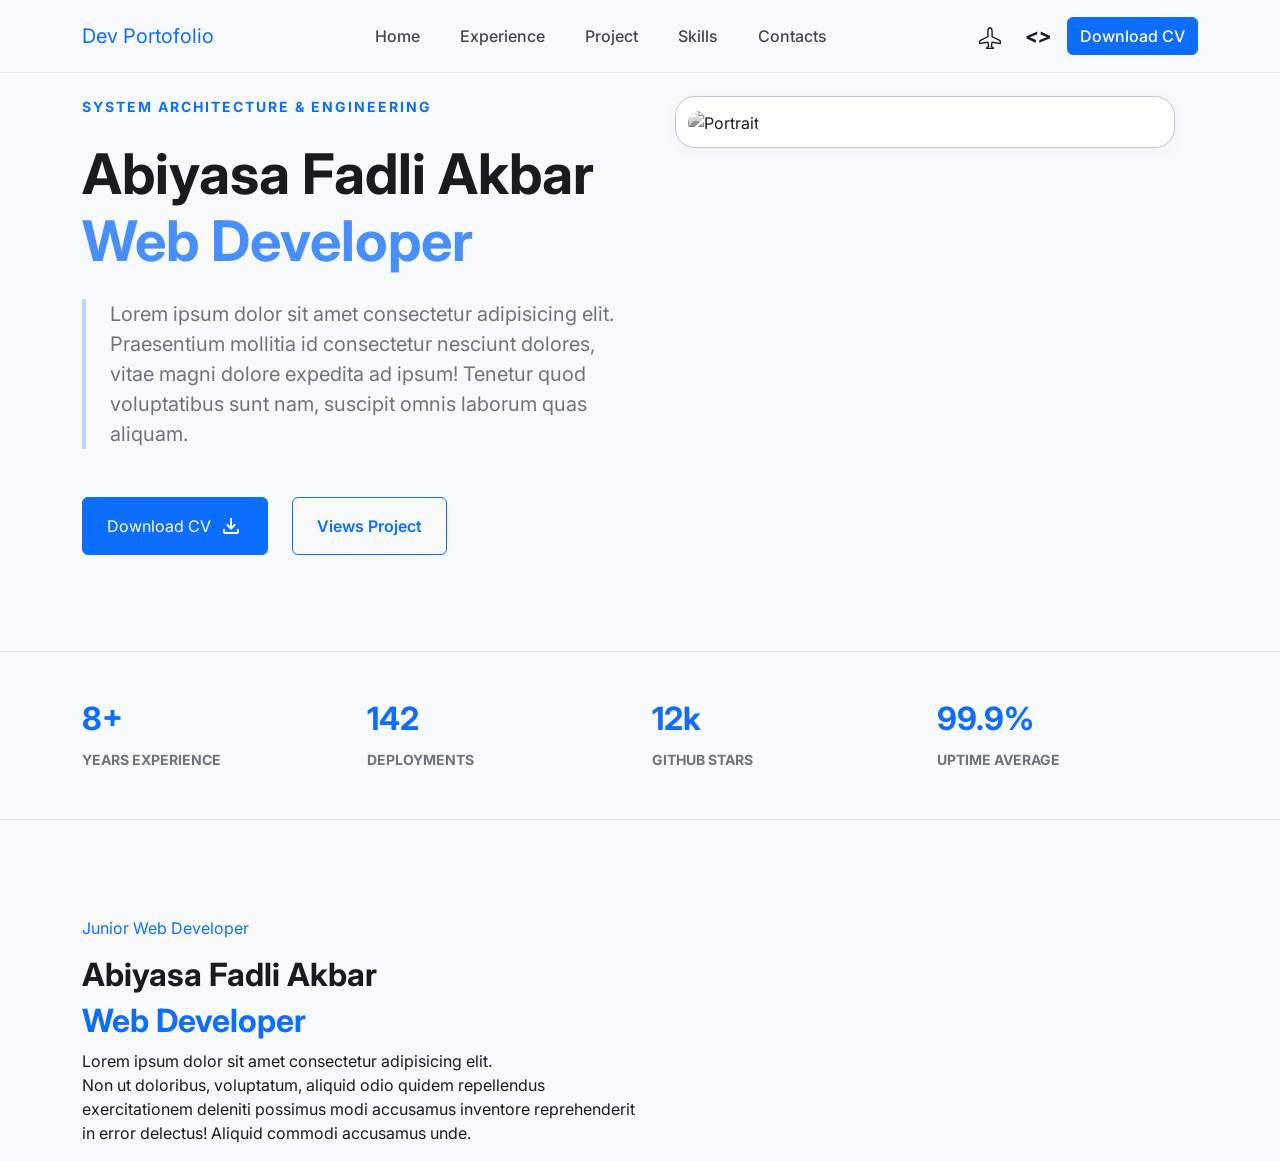
==== index.html @ 517cbfb6 "first" ====
<!DOCTYPE html>
<html lang="en">

<head>
    <meta charset="UTF-8">
    <meta name="viewport" content="width=device-width, initial-scale=1.0">
    <title>Dev Portofolio - Abiyasa Fadli Akbar</title>
    <link rel="stylesheet" href="https://cdn.jsdelivr.net/npm/bootstrap@5.3.8/dist/css/bootstrap.min.css">
    <link rel="stylesheet" href="/assets/css/profile.css">

    <!-- Google Font -->
    <link href="https://fonts.googleapis.com" rel="preconnect" />
    <link crossorigin="" href="https://fonts.gstatic.com" rel="preconnect" />
    <link href="https://fonts.googleapis.com/css2?family=Inter:wght@400;500;600;700&display=swap" rel="stylesheet" />
    <link href="https://fonts.googleapis.com/css2?family=Material+Symbols+Outlined:wght,FILL@100..700,0..1&display=swap"
        rel="stylesheet" />
</head>

<body>
    <div class="wrapper">
        <nav class="navbar navbar-expand-lg border-bottom navbar-custom fixed-top py-3">
            <div class="container">
                <a class="navbar-brand text-primary" href="#">Dev Portofolio</a>
                <button class="navbar-toggler" type="button" data-bs-toggle="collapse"
                    data-bs-target="#navbarSupportedContent" aria-controls="navbarSupportedContent"
                    aria-expanded="false" aria-label="Toggle navigation">
                    <span class="navbar-toggler-icon"></span>
                </button>
                <div class="collapse navbar-collapse" id="navbarSupportedContent">
                    <ul class="navbar-nav mx-auto mb-2 mb-lg-0 gap-lg-4">
                        <li class="nav-item">
                            <a class="nav-link-custom px-2 active" aria-current="page" href="#">Home</a>
                        </li>
                        <li class="nav-item">
                            <a class="nav-link-custom px-2" href="#">Experience</a>
                        </li>
                        <li class="nav-item">
                            <a class="nav-link-custom px-2" href="#">Project</a>
                        </li>
                        <li class="nav-item">
                            <a class="nav-link-custom px-2" href="#">Skills</a>
                        </li>
                        <li class="nav-item">
                            <a class="nav-link-custom px-2" href="#">Contacts</a>
                        </li>
                    </ul>
                    <div class="d-flex">
                        <i class="mt-1 px-2 fw-bold fs-5">
                            <svg xmlns="http://www.w3.org/2000/svg" width="22" height="22" fill="currentColor"
                                class="bi bi-airplane" viewBox="0 0 16 16">
                                <path
                                    d="M6.428 1.151C6.708.591 7.213 0 8 0s1.292.592 1.572 1.151C9.861 1.73 10 2.431 10 3v3.691l5.17 2.585a1.5 1.5 0 0 1 .83 1.342V12a.5.5 0 0 1-.582.493l-5.507-.918-.375 2.253 1.318 1.318A.5.5 0 0 1 10.5 16h-5a.5.5 0 0 1-.354-.854l1.319-1.318-.376-2.253-5.507.918A.5.5 0 0 1 0 12v-1.382a1.5 1.5 0 0 1 .83-1.342L6 6.691V3c0-.568.14-1.271.428-1.849m.894.448C7.111 2.02 7 2.569 7 3v4a.5.5 0 0 1-.276.447l-5.448 2.724a.5.5 0 0 0-.276.447v.792l5.418-.903a.5.5 0 0 1 .575.41l.5 3a.5.5 0 0 1-.14.437L6.708 15h2.586l-.647-.646a.5.5 0 0 1-.14-.436l.5-3a.5.5 0 0 1 .576-.411L15 11.41v-.792a.5.5 0 0 0-.276-.447L9.276 7.447A.5.5 0 0 1 9 7V3c0-.432-.11-.979-.322-1.401C8.458 1.159 8.213 1 8 1s-.458.158-.678.599" />
                            </svg>
                        </i>
                        <i class="mt-1 px-3 fw-bold fs-5">&#60;&#62;</i>
                        <button class="btn btn-primary fw-medium">Download CV</button>
                    </div>
                </div>
            </div>
        </nav>

        <!-- semantik : element html yang bisa diartikan:header, nav, main, section -->
        <main class="pt-5">
            <section class="container py-5">
                <div class="row">
                    <div class="col-lg-6">
                        <span class="text-primary fw-bold text-uppercase d-block mb-4"
                            style="font-size: 14px; letter-spacing: 2px;">System Architecture & Engineering</span>
                        <h1 class="display-4 fw-bold mb-4">
                            Abiyasa Fadli Akbar
                            <span class="text-primary d-block opacity-75">Web Developer</span>
                        </h1>
                        <p class="border-start border-4 border-primary border-opacity-25 ps-4 text-secondary mb-5 fs-5">
                            Lorem ipsum dolor sit amet consectetur adipisicing elit. Praesentium mollitia id consectetur
                            nesciunt dolores, vitae magni dolore expedita ad ipsum! Tenetur quod voluptatibus sunt nam,
                            suscipit omnis laborum quas aliquam.
                        </p>
                        <div class="d-flex flex-wrap gap-4">
                            <button class="btn btn-primary py-3 px-4 d-flex align-items-center gap-2">
                                Download CV <i class="material-symbols-outlined">download</i>
                            </button>
                            <button class="btn btn-outline-primary border-opacity-25 py-3 px-4 fw-semibold">Views
                                Project</button>
                        </div>
                    </div>
                    <div class="col-lg-6">
                        <div class="posotion-relative mx-auto" style="max-width: 500px;">
                            <div class="hero-img-container soft-shadow">
                                <img alt="Portrait" class="img-fluid w-100"
                                    src="https://lh3.googleusercontent.com/aida-public/[base64]">
                            </div>
                        </div>
                    </div>
                </div>
            </section>
            <section class="border-bottom border-top py-5 mt-5">
                <div class="container">
                    <div class="row g-4 text-center text-md-start">
                        <div class="col-6 col-md-3">
                            <h2 class="text-primary fw-bold">8+</h2>
                            <span class="text-uppercase small fw-bold text-secondary">years experience</span>
                        </div>
                        <div class="col-6 col-md-3">
                            <h2 class="text-primary fw-bold">142</h2>
                            <span class="text-uppercase small fw-bold text-secondary">deployments</span>
                        </div>
                        <div class="col-6 col-md-3">
                            <h2 class="text-primary fw-bold">12k</h2>
                            <span class="text-uppercase small fw-bold text-secondary">Github Stars</span>
                        </div>
                        <div class="col-6 col-md-3">
                            <h2 class="text-primary fw-bold">99.9%</h2>
                            <span class="text-uppercase small fw-bold text-secondary">uptime average</span>
                        </div>
                    </div>
                </div>
            </section>
            <section>
                
            </section>
        </main>
    </div>

    <div class="container pt-5">
        <p class="title mt-5 text-primary">Junior Web Developer</p>
        <h2 class="fw-bold">Abiyasa Fadli Akbar</h2>
        <h2 class="fw-bold text-primary">Web Developer</h2>
        <p class="profile">Lorem ipsum dolor sit amet consectetur adipisicing elit. <br> Non ut doloribus, voluptatum,
            aliquid odio quidem repellendus <br> exercitationem deleniti possimus modi accusamus inventore reprehenderit
            <br> in error delectus! Aliquid commodi accusamus unde.
        </p>
    </div>

    <script src="https://cdn.jsdelivr.net/npm/bootstrap@5.3.8/dist/js/bootstrap.bundle.min.js"></script>
</body>

</html>
---- assets/css/profile.css ----
:root
{
    --ini_variabel:#0058be;
    --surface_color :#f7f9fb;
    --on_surface_variant:#424754;
}

body
{
    font-family: 'Inter', sans-serif;
    background-color: var(--surface_color);
    color: #191c1e;
}

.navbar-custom
{
    background-color: rgba(247, 249, 251, 0.8);
    backdrop-filter: blur(10px);
    border-bottom: 1px solid #c2c6d6;
}


.nav-link-custom
{
    font-weight: 500;
    color: var(--on_surface_variant);
    text-decoration: none;
    transition: 0.2s;
}

.nav-link-custom:hover,
.nav-link-custom:active
{
    color: var(--ini_variabel);
}


.hero-img-container
{
    border-radius: 20px;
    overflow: hidden;
    border: 1px solid #c2c6d6;
    background-color: white;
    padding: 12px;
}

.hero-img-container img
{
    border-radius: 12px;
    transition: 1s;
    filter: grayscale(100%);
    object-fit: cover;
}

.hero-img-container img:hover
{
    filter: grayscale(0%);
}

.soft-shadow
{
    box-shadow: 0 4px 20px -2px rgba(0, 0, 0, 0.05);
}
/* .title 
{
    font-family: Verdana, Geneva, Tahoma, sans-serif;
}

.profile 
{
    font-family: system-ui, -apple-system, BlinkMacSystemFont, 'Segoe UI', Roboto, Oxygen, Ubuntu, Cantarell, 'Open Sans', 'Helvetica Neue', sans-serif;
    font-weight: bold;
} */
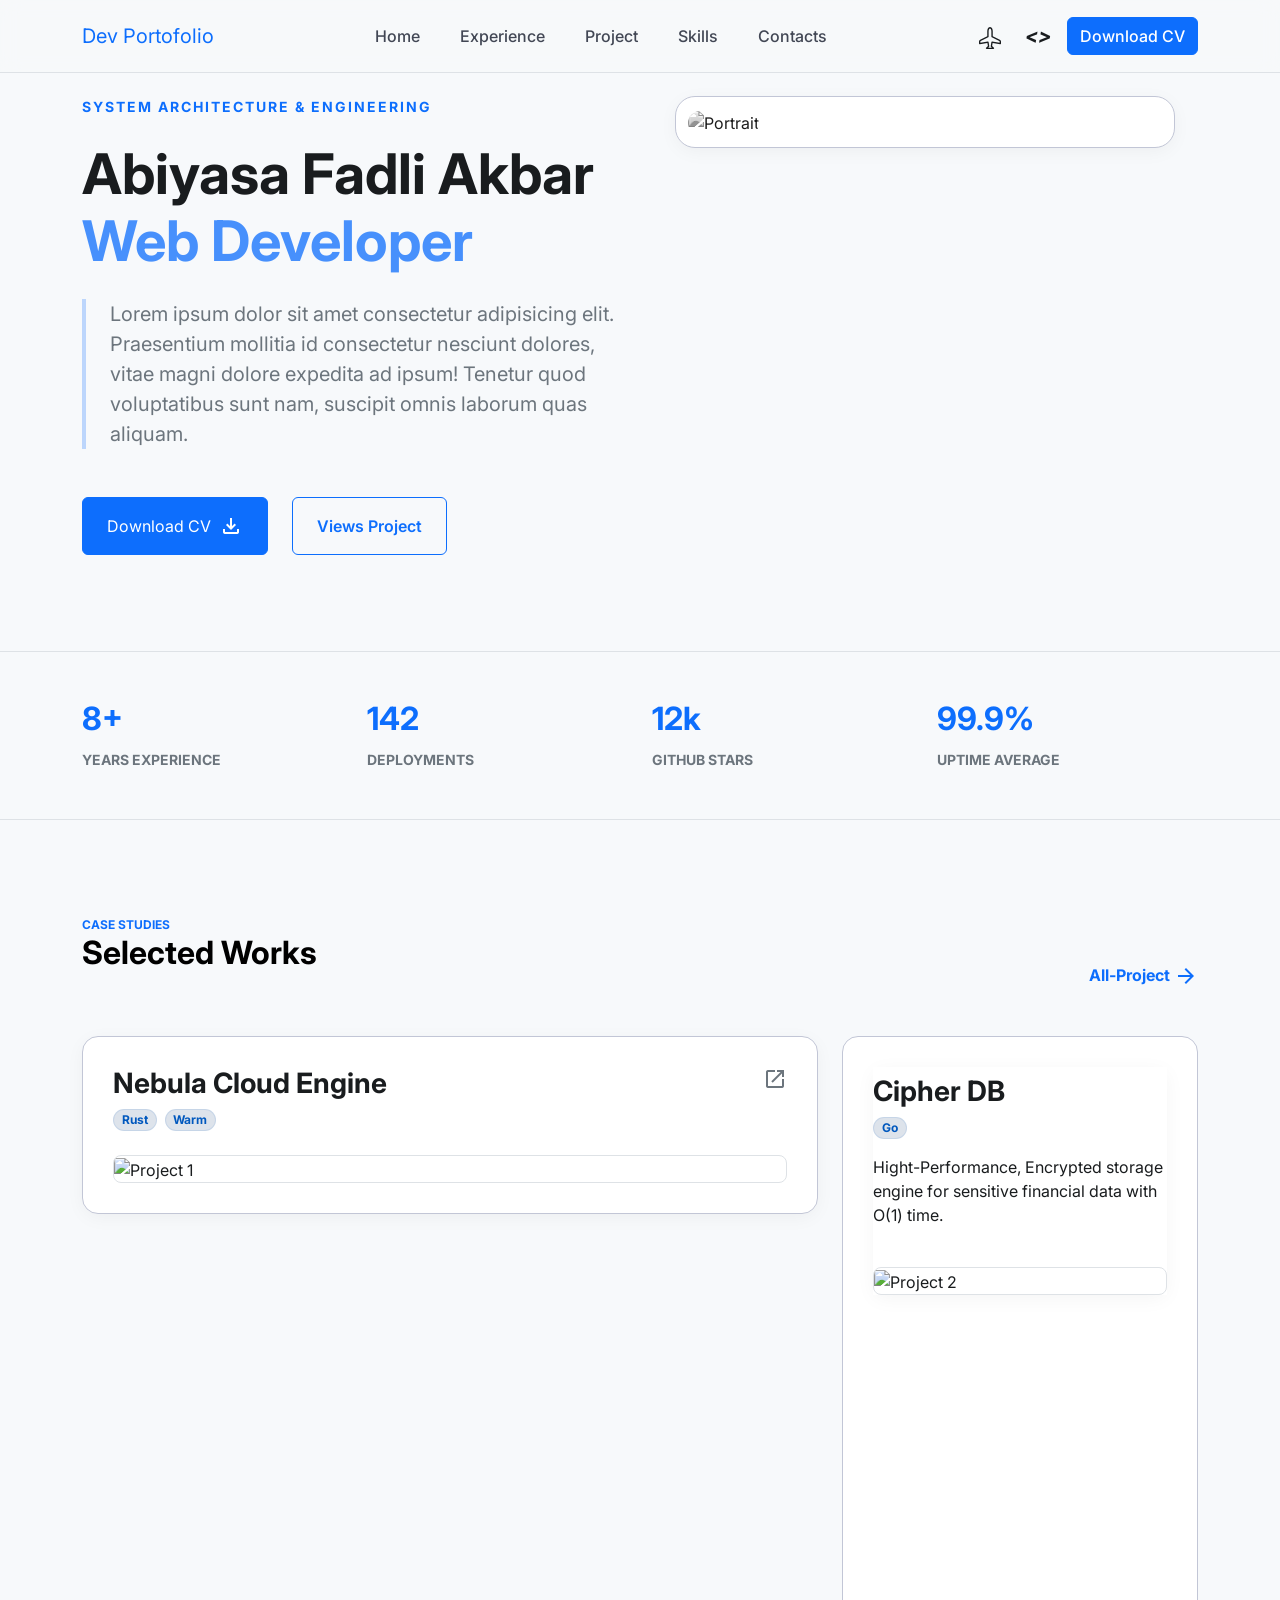
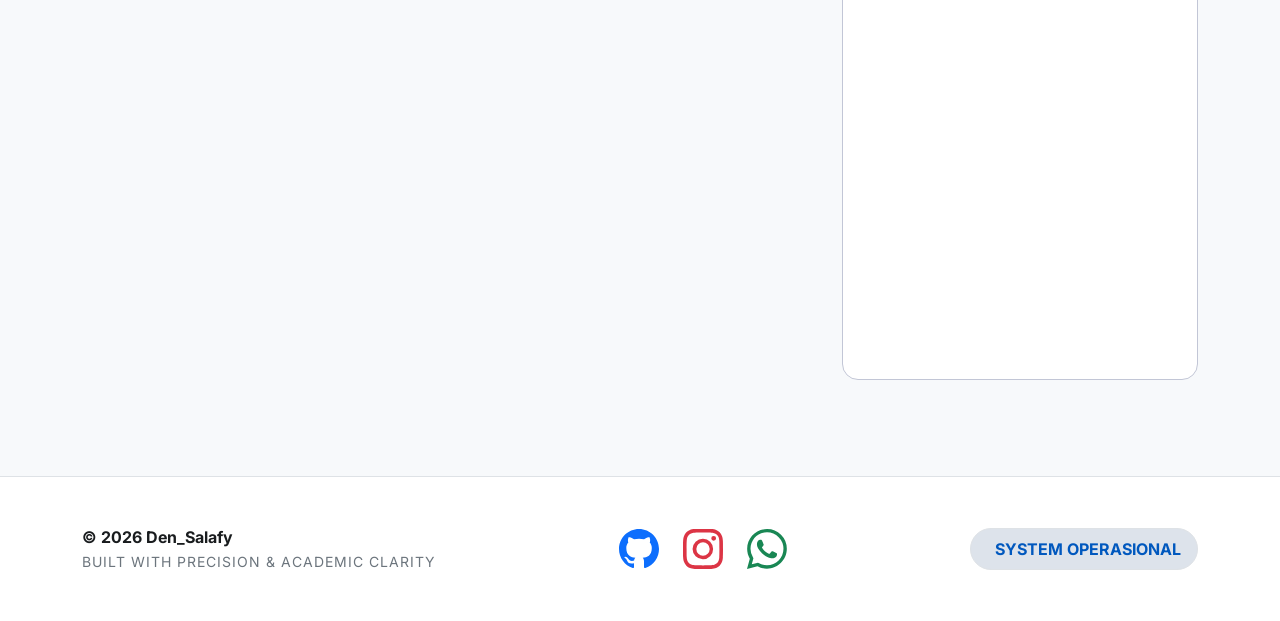
==== commit fd729f90: "kamis" ====
--- a/index.html
+++ b/index.html
@@ -41,7 +41,7 @@
                             <a class="nav-link-custom px-2" href="#">Skills</a>
                         </li>
                         <li class="nav-item">
-                            <a class="nav-link-custom px-2" href="#">Contacts</a>
+                            <a class="nav-link-custom px-2" href="contact.html">Contacts</a>
                         </li>
                     </ul>
                     <div class="d-flex">
@@ -115,13 +115,97 @@
                     </div>
                 </div>
             </section>
-            <section>
-                
+            <section class="container py-5 my-5">
+                <div class="d-flex justify-content-between align-items-end mb-5">
+                    <div>
+                        <span class="text-primary fw-bold text-uppercase d-block mb-3" style="font-size: 12px">Case
+                            Studies<span>
+                                <h2 class="fw-bold text-black text-capitalize">Selected Works</h2>
+                    </div>
+                    <a href="" class="text-decoration-none fw-bold text-primary">
+                        All-Project <span class="material-symbols-outlined align-middle">arrow_forward</span>
+                    </a>
+                </div>
+                <div class="row">
+                    <div class="col-lg-8 col-12">
+                        <div class="project-card d-flex justify-content-between flex-column soft-shadow">
+                            <div class="d-flex justify-content-between">
+                                <div>
+                                    <h3 class="fw-bold">Nebula Cloud Engine</h3>
+                                    <div class="d-flex gap-2">
+                                        <span class="badge badge-tech rounded-pill">Rust</span>
+                                        <span class="badge badge-tech rounded-pill">Warm</span>
+                                    </div>
+                                </div>
+                                <span class="material-symbols-outlined text-secondary">open_in_new</span>
+                            </div>
+                            <div class="mt-4 overflow-hidden rounded-3 border">
+                                <img src="https://lh3.googleusercontent.com/aida-public/[base64]"
+                                    class="img-fluid w-100" alt="Project 1">
+                            </div>
+                        </div>
+                    </div>
+                    <div class="col-lg-4 col-12">
+                        <div class="project-card" style="height: 59rem;">
+                            <div class="d-flex justify-content-between flex-column soft-shadow">
+                                <h3 class="fw-bold mt-2">Cipher DB</h3>
+                                <div class="d-flex gap-2">
+                                    <span class="badge badge-tech rounded-pill">Go</span>
+                                </div>
+                                <p class="card-text mt-3">Hight-Performance, Encrypted storage engine for sensitive
+                                    financial data with O(1) time.</p>
+                                <div class="mt-4 overflow-hidden rounded-3 border">
+                                    <img src="https://lh3.googleusercontent.com/aida-public/[base64]"
+                                        class="img-fluid w-100" style="object-fit: cover; height: 200px;"
+                                        alt="Project 2">
+                                </div>
+                                <!-- <a href="#" class="btn btn-primary mt-4">Go somewhere</a> -->
+                            </div>
+                        </div>
+                    </div>
+                </div>
             </section>
         </main>
+
+        <footer class="bg-white border-top py-5">
+            <div class="container d-flex justify-content-between align-items-center gap-4">
+                <div class="text-center text-md-start">
+                    <span class="fw-bold d-block">&copy; 2026 Den_Salafy</span>
+                    <small class="text-uppercase text-secondary" style="letter-spacing: 1px;">built with precision &
+                        academic clarity</small>
+                </div>
+                <div class="d-flex gap-4">
+                    <a href="https://github.com/Raden-Salaf?tab=repositories" class="text-decoration-none text-secondary small fw-bold">
+                        <svg xmlns="http://www.w3.org/2000/svg" width="40" height="40" fill="currentColor"
+                            class="bi bi-github fw-bold fs-6 text-primary" viewBox="0 0 16 16">
+                            <path
+                                d="M8 0C3.58 0 0 3.58 0 8c0 3.54 2.29 6.53 5.47 7.59.4.07.55-.17.55-.38 0-.19-.01-.82-.01-1.49-2.01.37-2.53-.49-2.69-.94-.09-.23-.48-.94-.82-1.13-.28-.15-.68-.52-.01-.53.63-.01 1.08.58 1.23.82.72 1.21 1.87.87 2.33.66.07-.52.28-.87.51-1.07-1.78-.2-3.64-.89-3.64-3.95 0-.87.31-1.59.82-2.15-.08-.2-.36-1.02.08-2.12 0 0 .67-.21 2.2.82.64-.18 1.32-.27 2-.27s1.36.09 2 .27c1.53-1.04 2.2-.82 2.2-.82.44 1.1.16 1.92.08 2.12.51.56.82 1.27.82 2.15 0 3.07-1.87 3.75-3.65 3.95.29.25.54.73.54 1.48 0 1.07-.01 1.93-.01 2.2 0 .21.15.46.55.38A8.01 8.01 0 0 0 16 8c0-4.42-3.58-8-8-8" />
+                        </svg>
+                    </a>
+                    <a href="" class="text-decoration-none text-secondary small fw-bold">
+                        <svg xmlns="http://www.w3.org/2000/svg" width="40" height="40" fill="currentColor"
+                            class="bi bi-instagram text-danger" viewBox="0 0 16 16">
+                            <path
+                                d="M8 0C5.829 0 5.556.01 4.703.048 3.85.088 3.269.222 2.76.42a3.9 3.9 0 0 0-1.417.923A3.9 3.9 0 0 0 .42 2.76C.222 3.268.087 3.85.048 4.7.01 5.555 0 5.827 0 8.001c0 2.172.01 2.444.048 3.297.04.852.174 1.433.372 1.942.205.526.478.972.923 1.417.444.445.89.719 1.416.923.51.198 1.09.333 1.942.372C5.555 15.99 5.827 16 8 16s2.444-.01 3.298-.048c.851-.04 1.434-.174 1.943-.372a3.9 3.9 0 0 0 1.416-.923c.445-.445.718-.891.923-1.417.197-.509.332-1.09.372-1.942C15.99 10.445 16 10.173 16 8s-.01-2.445-.048-3.299c-.04-.851-.175-1.433-.372-1.941a3.9 3.9 0 0 0-.923-1.417A3.9 3.9 0 0 0 13.24.42c-.51-.198-1.092-.333-1.943-.372C10.443.01 10.172 0 7.998 0zm-.717 1.442h.718c2.136 0 2.389.007 3.232.046.78.035 1.204.166 1.486.275.373.145.64.319.92.599s.453.546.598.92c.11.281.24.705.275 1.485.039.843.047 1.096.047 3.231s-.008 2.389-.047 3.232c-.035.78-.166 1.203-.275 1.485a2.5 2.5 0 0 1-.599.919c-.28.28-.546.453-.92.598-.28.11-.704.24-1.485.276-.843.038-1.096.047-3.232.047s-2.39-.009-3.233-.047c-.78-.036-1.203-.166-1.485-.276a2.5 2.5 0 0 1-.92-.598 2.5 2.5 0 0 1-.6-.92c-.109-.281-.24-.705-.275-1.485-.038-.843-.046-1.096-.046-3.233s.008-2.388.046-3.231c.036-.78.166-1.204.276-1.486.145-.373.319-.64.599-.92s.546-.453.92-.598c.282-.11.705-.24 1.485-.276.738-.034 1.024-.044 2.515-.045zm4.988 1.328a.96.96 0 1 0 0 1.92.96.96 0 0 0 0-1.92m-4.27 1.122a4.109 4.109 0 1 0 0 8.217 4.109 4.109 0 0 0 0-8.217m0 1.441a2.667 2.667 0 1 1 0 5.334 2.667 2.667 0 0 1 0-5.334" />
+                        </svg>
+                    </a>
+                    <a href="" class="text-decoration-none text-secondary small fw-bold">
+                        <svg xmlns="http://www.w3.org/2000/svg" width="40" height="40" fill="currentColor"
+                            class="bi bi-whatsapp text-success" viewBox="0 0 16 16">
+                            <path
+                                d="M13.601 2.326A7.85 7.85 0 0 0 7.994 0C3.627 0 .068 3.558.064 7.926c0 1.399.366 2.76 1.057 3.965L0 16l4.204-1.102a7.9 7.9 0 0 0 3.79.965h.004c4.368 0 7.926-3.558 7.93-7.93A7.9 7.9 0 0 0 13.6 2.326zM7.994 14.521a6.6 6.6 0 0 1-3.356-.92l-.24-.144-2.494.654.666-2.433-.156-.251a6.56 6.56 0 0 1-1.007-3.505c0-3.626 2.957-6.584 6.591-6.584a6.56 6.56 0 0 1 4.66 1.931 6.56 6.56 0 0 1 1.928 4.66c-.004 3.639-2.961 6.592-6.592 6.592m3.615-4.934c-.197-.099-1.17-.578-1.353-.646-.182-.065-.315-.099-.445.099-.133.197-.513.646-.627.775-.114.133-.232.148-.43.05-.197-.1-.836-.308-1.592-.985-.59-.525-.985-1.175-1.103-1.372-.114-.198-.011-.304.088-.403.087-.088.197-.232.296-.346.1-.114.133-.198.198-.33.065-.134.034-.248-.015-.347-.05-.099-.445-1.076-.612-1.47-.16-.389-.323-.335-.445-.34-.114-.007-.247-.007-.38-.007a.73.73 0 0 0-.529.247c-.182.198-.691.677-.691 1.654s.71 1.916.81 2.049c.098.133 1.394 2.132 3.383 2.992.47.205.84.326 1.129.418.475.152.904.129 1.246.08.38-.058 1.171-.48 1.338-.943.164-.464.164-.86.114-.943-.049-.084-.182-.133-.38-.232" />
+                        </svg>
+                    </a>
+                </div>
+                <div class="d-flex rounded-pill border align-items-center gap-2 py-2 px-3 badge-tech">
+                    <div class="bg-primary rounded-circle"></div>
+                    <small class="fw-bold fs-6 text-uppercase">System Operasional</small>
+                </div>
+            </div>
+        </footer>
     </div>
 
-    <div class="container pt-5">
+    <!-- <div class="container pt-5">
         <p class="title mt-5 text-primary">Junior Web Developer</p>
         <h2 class="fw-bold">Abiyasa Fadli Akbar</h2>
         <h2 class="fw-bold text-primary">Web Developer</h2>
@@ -129,7 +213,7 @@
             aliquid odio quidem repellendus <br> exercitationem deleniti possimus modi accusamus inventore reprehenderit
             <br> in error delectus! Aliquid commodi accusamus unde.
         </p>
-    </div>
+    </div> -->
 
     <script src="https://cdn.jsdelivr.net/npm/bootstrap@5.3.8/dist/js/bootstrap.bundle.min.js"></script>
 </body>
--- a/assets/css/profile.css
+++ b/assets/css/profile.css
@@ -61,6 +61,31 @@
 {
     box-shadow: 0 4px 20px -2px rgba(0, 0, 0, 0.05);
 }
+
+.project-card
+{
+    background-color: white;
+    border: 1px solid #c2c6d6;
+    border-radius: 16px;
+    transition: 0.3s;
+    padding: 30px;
+}
+
+.project-card:hover
+{
+    border-color: var(--ini_variabel);
+    box-shadow: 0 10px 30px -5px rgba(0, 0, 0, 0.08);
+}
+
+.badge-tech
+{
+    background-color: rgba(187, 200, 216, 0.5);
+    color: var(--ini_variabel);
+    border: 1px solid rgba(0, 88, 190, 0.1);
+    font-size: 12px;
+    font-weight: 700;
+}
+
 /* .title 
 {
     font-family: Verdana, Geneva, Tahoma, sans-serif;
